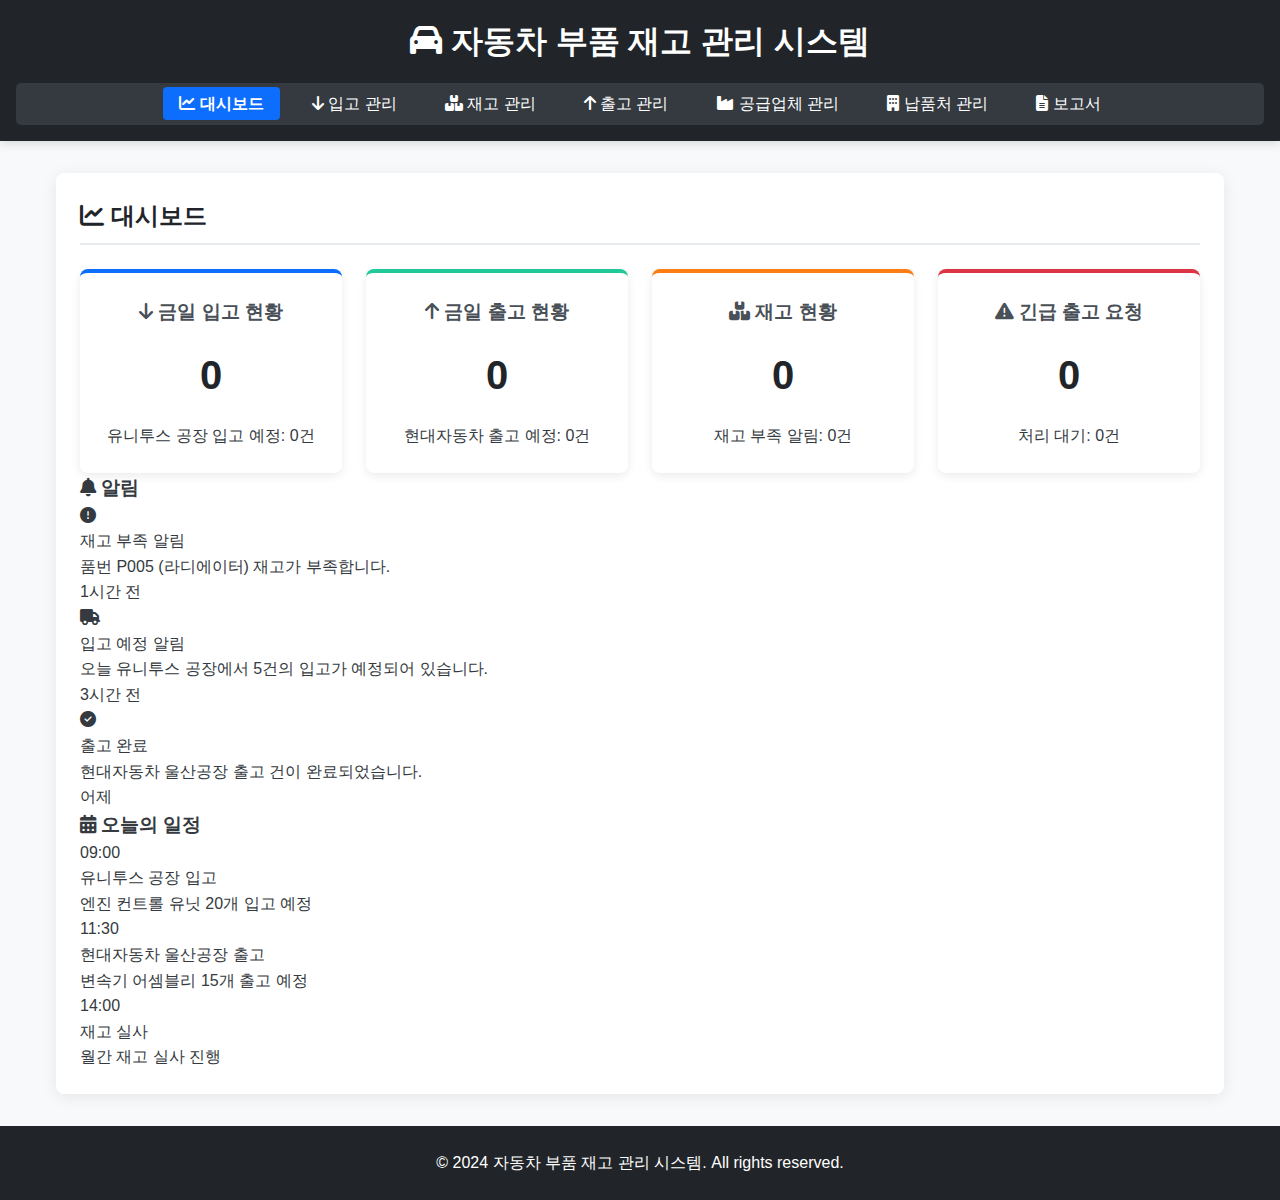
==== index.html @ 5ce7a069 "Add files via upload" ====
<!DOCTYPE html>
<html lang="ko">
  <head>
    <meta charset="UTF-8" />
    <meta name="viewport" content="width=device-width, initial-scale=1.0" />
    <title>대시보드 - 자동차 부품 재고 관리 시스템</title>
    <link
      rel="stylesheet"
      href="https://cdnjs.cloudflare.com/ajax/libs/font-awesome/6.4.2/css/all.min.css"
    />
    <link rel="stylesheet" href="styles.css" />
  </head>
  <body>
    <header>
      <h1><i class="fas fa-car"></i> 자동차 부품 재고 관리 시스템</h1>
      <nav>
        <ul class="main-menu">
          <li>
            <a href="index.html" id="dashboard-link" class="active"
              ><i class="fas fa-chart-line"></i> 대시보드</a
            >
          </li>
          <li>
            <a href="inbound.html" id="inbound-link"
              ><i class="fas fa-arrow-down"></i> 입고 관리</a
            >
          </li>
          <li>
            <a href="inventory.html" id="inventory-link"
              ><i class="fas fa-boxes"></i> 재고 관리</a
            >
          </li>
          <li>
            <a href="outbound.html" id="outbound-link"
              ><i class="fas fa-arrow-up"></i> 출고 관리</a
            >
          </li>
          <li>
            <a href="suppliers.html" id="suppliers-link"
              ><i class="fas fa-industry"></i> 공급업체 관리</a
            >
          </li>
          <li>
            <a href="clients.html" id="clients-link"
              ><i class="fas fa-building"></i> 납품처 관리</a
            >
          </li>
          <li>
            <a href="reports.html" id="reports-link"
              ><i class="fas fa-file-alt"></i> 보고서</a
            >
          </li>
        </ul>
      </nav>
    </header>

    <main>
      <section id="dashboard" class="section active">
        <h2><i class="fas fa-chart-line"></i> 대시보드</h2>
        <div class="dashboard-grid">
          <div class="dashboard-card">
            <h3><i class="fas fa-arrow-down"></i> 금일 입고 현황</h3>
            <p class="dashboard-number">0</p>
            <p>유니투스 공장 입고 예정: <span id="today-inbound">0</span>건</p>
          </div>
          <div class="dashboard-card">
            <h3><i class="fas fa-arrow-up"></i> 금일 출고 현황</h3>
            <p class="dashboard-number">0</p>
            <p>현대자동차 출고 예정: <span id="today-outbound">0</span>건</p>
          </div>
          <div class="dashboard-card">
            <h3><i class="fas fa-boxes"></i> 재고 현황</h3>
            <p class="dashboard-number">0</p>
            <p>재고 부족 알림: <span id="low-stock">0</span>건</p>
          </div>
          <div class="dashboard-card">
            <h3><i class="fas fa-exclamation-triangle"></i> 긴급 출고 요청</h3>
            <p class="dashboard-number">0</p>
            <p>처리 대기: <span id="urgent-requests">0</span>건</p>
          </div>
        </div>

        <div class="dashboard-section">
          <h3><i class="fas fa-bell"></i> 알림</h3>
          <div class="notification-list">
            <div class="notification-item">
              <i class="fas fa-exclamation-circle"></i>
              <div class="notification-content">
                <p class="notification-title">재고 부족 알림</p>
                <p class="notification-desc">
                  품번 P005 (라디에이터) 재고가 부족합니다.
                </p>
                <p class="notification-time">1시간 전</p>
              </div>
            </div>
            <div class="notification-item">
              <i class="fas fa-truck"></i>
              <div class="notification-content">
                <p class="notification-title">입고 예정 알림</p>
                <p class="notification-desc">
                  오늘 유니투스 공장에서 5건의 입고가 예정되어 있습니다.
                </p>
                <p class="notification-time">3시간 전</p>
              </div>
            </div>
            <div class="notification-item">
              <i class="fas fa-check-circle"></i>
              <div class="notification-content">
                <p class="notification-title">출고 완료</p>
                <p class="notification-desc">
                  현대자동차 울산공장 출고 건이 완료되었습니다.
                </p>
                <p class="notification-time">어제</p>
              </div>
            </div>
          </div>
        </div>

        <div class="dashboard-section">
          <h3><i class="fas fa-calendar-alt"></i> 오늘의 일정</h3>
          <div class="schedule-list">
            <div class="schedule-item">
              <div class="schedule-time">09:00</div>
              <div class="schedule-content">
                <p class="schedule-title">유니투스 공장 입고</p>
                <p class="schedule-desc">엔진 컨트롤 유닛 20개 입고 예정</p>
              </div>
            </div>
            <div class="schedule-item">
              <div class="schedule-time">11:30</div>
              <div class="schedule-content">
                <p class="schedule-title">현대자동차 울산공장 출고</p>
                <p class="schedule-desc">변속기 어셈블리 15개 출고 예정</p>
              </div>
            </div>
            <div class="schedule-item">
              <div class="schedule-time">14:00</div>
              <div class="schedule-content">
                <p class="schedule-title">재고 실사</p>
                <p class="schedule-desc">월간 재고 실사 진행</p>
              </div>
            </div>
          </div>
        </div>
      </section>
    </main>

    <footer>
      <p>&copy; 2024 자동차 부품 재고 관리 시스템. All rights reserved.</p>
    </footer>

    <script src="https://cdn.sheetjs.com/xlsx-0.20.1/package/dist/xlsx.full.min.js"></script>
    <script src="js/common.js"></script>
    <script src="js/dashboard.js"></script>
  </body>
</html>
---- styles.css ----
/* 기본 스타일 */
* {
  margin: 0;
  padding: 0;
  box-sizing: border-box;
}

body {
  font-family: 'Noto Sans KR', sans-serif;
  background-color: #f8f9fa;
  color: #343a40;
  line-height: 1.6;
}

/* 헤더 스타일 */
header {
  background-color: #212529;
  color: white;
  padding: 1rem;
  box-shadow: 0 2px 10px rgba(0, 0, 0, 0.15);
}

header h1 {
  text-align: center;
  margin-bottom: 1rem;
}

/* 네비게이션 메뉴 */
.main-menu {
  display: flex;
  justify-content: center;
  list-style: none;
  background-color: #343a40;
  border-radius: 5px;
  padding: 0.5rem;
}

.main-menu li {
  margin: 0 0.5rem;
}

.main-menu a {
  color: white;
  text-decoration: none;
  padding: 0.5rem 1rem;
  border-radius: 4px;
  transition: all 0.3s;
}

.main-menu a:hover {
  background-color: #495057;
}

.main-menu a.active {
  background-color: #0d6efd;
  font-weight: bold;
}

/* 메인 콘텐츠 영역 */
main {
  max-width: 1200px;
  margin: 2rem auto;
  padding: 0 1rem;
}

/* 섹션 스타일 */
.section {
  background-color: white;
  border-radius: 8px;
  box-shadow: 0 3px 15px rgba(0, 0, 0, 0.08);
  padding: 1.5rem;
  margin-bottom: 2rem;
  display: none;
}

.section.active {
  display: block;
}

.section h2 {
  color: #212529;
  margin-bottom: 1.5rem;
  padding-bottom: 0.5rem;
  border-bottom: 2px solid #e9ecef;
}

/* 대시보드 스타일 */
.dashboard-grid {
  display: grid;
  grid-template-columns: repeat(auto-fit, minmax(250px, 1fr));
  gap: 1.5rem;
}

.dashboard-card {
  background-color: white;
  border-radius: 8px;
  box-shadow: 0 3px 10px rgba(0, 0, 0, 0.08);
  padding: 1.5rem;
  text-align: center;
  transition: transform 0.3s, box-shadow 0.3s;
  border-top: 4px solid #0d6efd;
}

.dashboard-card:nth-child(1) {
  border-top-color: #0d6efd; /* 파란색 - 입고 */
}

.dashboard-card:nth-child(2) {
  border-top-color: #20c997; /* 청록색 - 출고 */
}

.dashboard-card:nth-child(3) {
  border-top-color: #fd7e14; /* 주황색 - 재고 */
}

.dashboard-card:nth-child(4) {
  border-top-color: #dc3545; /* 빨간색 - 긴급 */
}

.dashboard-card:hover {
  transform: translateY(-5px);
  box-shadow: 0 5px 15px rgba(0, 0, 0, 0.1);
}

.dashboard-card h3 {
  color: #495057;
  margin-bottom: 1rem;
  font-weight: 600;
}

.dashboard-number {
  font-size: 2.5rem;
  font-weight: bold;
  color: #212529;
  margin: 1rem 0;
}

/* 테이블 스타일 */
.table-container {
  overflow-x: auto;
  margin-top: 1.5rem;
  max-width: 100%;
  border-radius: 8px;
  box-shadow: 0 2px 8px rgba(0, 0, 0, 0.05);
}

table {
  width: 100%;
  border-collapse: collapse;
  margin-top: 1rem;
  font-size: 0.9rem;
  background-color: white;
}

th,
td {
  padding: 0.5rem;
  text-align: center;
  border-bottom: 1px solid #e9ecef;
  white-space: nowrap;
}

th {
  background-color: #495057;
  color: white;
  font-weight: 500;
  position: sticky;
  top: 0;
  z-index: 10;
}

tr:hover {
  background-color: #f8f9fa;
}

/* 재고 테이블 특화 스타일 */
#inventory-table th {
  font-size: 0.85rem;
  padding: 0.4rem 0.3rem;
}

#inventory-table td {
  font-size: 0.85rem;
  padding: 0.4rem 0.3rem;
}

/* 버튼 스타일 */
button {
  background-color: #0d6efd;
  color: white;
  border: none;
  padding: 0.5rem 1rem;
  border-radius: 4px;
  cursor: pointer;
  transition: background-color 0.2s, transform 0.1s;
  font-weight: 500;
}

button:hover {
  background-color: #0b5ed7;
  transform: translateY(-1px);
}

.edit-btn {
  background-color: #20c997;
  margin-right: 0.5rem;
}

.edit-btn:hover {
  background-color: #1ba87e;
}

.delete-btn {
  background-color: #dc3545;
}

.delete-btn:hover {
  background-color: #bb2d3b;
}

.generate-report {
  margin-top: 1rem;
  background-color: #6c757d;
}

.generate-report:hover {
  background-color: #5c636a;
}

/* 액션 버튼 컨테이너 */
.action-buttons {
  margin-bottom: 1.5rem;
  display: flex;
  gap: 0.5rem;
  flex-wrap: wrap;
}

/* 검색 컨테이너 */
.search-container {
  display: flex;
  margin-bottom: 1rem;
}

.search-container input {
  flex: 1;
  padding: 0.5rem;
  border: 1px solid #ced4da;
  border-radius: 4px 0 0 4px;
  transition: border-color 0.2s;
}

.search-container input:focus {
  outline: none;
  border-color: #0d6efd;
}

.search-container button {
  border-radius: 0 4px 4px 0;
}

/* 보고서 스타일 */
.report-grid {
  display: grid;
  grid-template-columns: repeat(auto-fit, minmax(250px, 1fr));
  gap: 1.5rem;
}

.report-card {
  background-color: white;
  border-radius: 8px;
  box-shadow: 0 3px 10px rgba(0, 0, 0, 0.08);
  padding: 1.5rem;
  text-align: center;
  transition: transform 0.3s, box-shadow 0.3s;
  border-left: 4px solid #6c757d;
}

.report-card:hover {
  transform: translateY(-5px);
  box-shadow: 0 5px 15px rgba(0, 0, 0, 0.1);
}

.report-card h3 {
  color: #495057;
  margin-bottom: 0.5rem;
}

.report-card p {
  margin-bottom: 1rem;
  color: #6c757d;
}

/* 푸터 스타일 */
footer {
  text-align: center;
  padding: 1.5rem;
  background-color: #212529;
  color: white;
  margin-top: 2rem;
}

/* 재고 부족 표시 */
.low-stock {
  color: #dc3545;
  font-weight: bold;
  background-color: rgba(220, 53, 69, 0.08);
}

/* 반응형 디자인 */
@media (max-width: 768px) {
  .main-menu {
    flex-direction: column;
    align-items: center;
  }

  .main-menu li {
    margin: 0.25rem 0;
  }

  .dashboard-grid,
  .report-grid {
    grid-template-columns: 1fr;
  }
}

/* 모달 스타일 */
.modal {
  display: none;
  position: fixed;
  z-index: 100;
  left: 0;
  top: 0;
  width: 100%;
  height: 100%;
  overflow: auto;
  background-color: rgba(0, 0, 0, 0.5);
}

.modal-content {
  background-color: white;
  margin: 5% auto;
  padding: 2rem;
  border-radius: 8px;
  box-shadow: 0 5px 20px rgba(0, 0, 0, 0.2);
  width: 80%;
  max-width: 800px;
  max-height: 80vh;
  overflow-y: auto;
}

.close {
  color: #aaa;
  float: right;
  font-size: 28px;
  font-weight: bold;
  cursor: pointer;
  transition: color 0.2s;
}

.close:hover,
.close:focus {
  color: #212529;
  text-decoration: none;
}

.form-group {
  margin-bottom: 1rem;
}

.form-group label {
  display: block;
  margin-bottom: 0.5rem;
  font-weight: 500;
  color: #495057;
}

.form-group input,
.form-group textarea,
.form-group select {
  width: 100%;
  padding: 0.5rem;
  border: 1px solid #ced4da;
  border-radius: 4px;
  transition: border-color 0.2s;
}

.form-group input:focus,
.form-group textarea:focus,
.form-group select:focus {
  outline: none;
  border-color: #0d6efd;
}

.form-buttons {
  display: flex;
  justify-content: flex-end;
  gap: 1rem;
  margin-top: 1.5rem;
}

.save-btn {
  background-color: #0d6efd;
}

.save-btn:hover {
  background-color: #0b5ed7;
}

.cancel-btn {
  background-color: #6c757d;
}

.cancel-btn:hover {
  background-color: #5c636a;
}

/* 반응형 디자인 */
@media (max-width: 768px) {
  .modal-content {
    width: 95%;
    margin: 10% auto;
    padding: 1rem;
  }

  .main-menu {
    flex-direction: column;
    align-items: center;
  }

  .main-menu li {
    margin: 0.25rem 0;
  }

  .dashboard-grid,
  .report-grid {
    grid-template-columns: 1fr;
  }
}
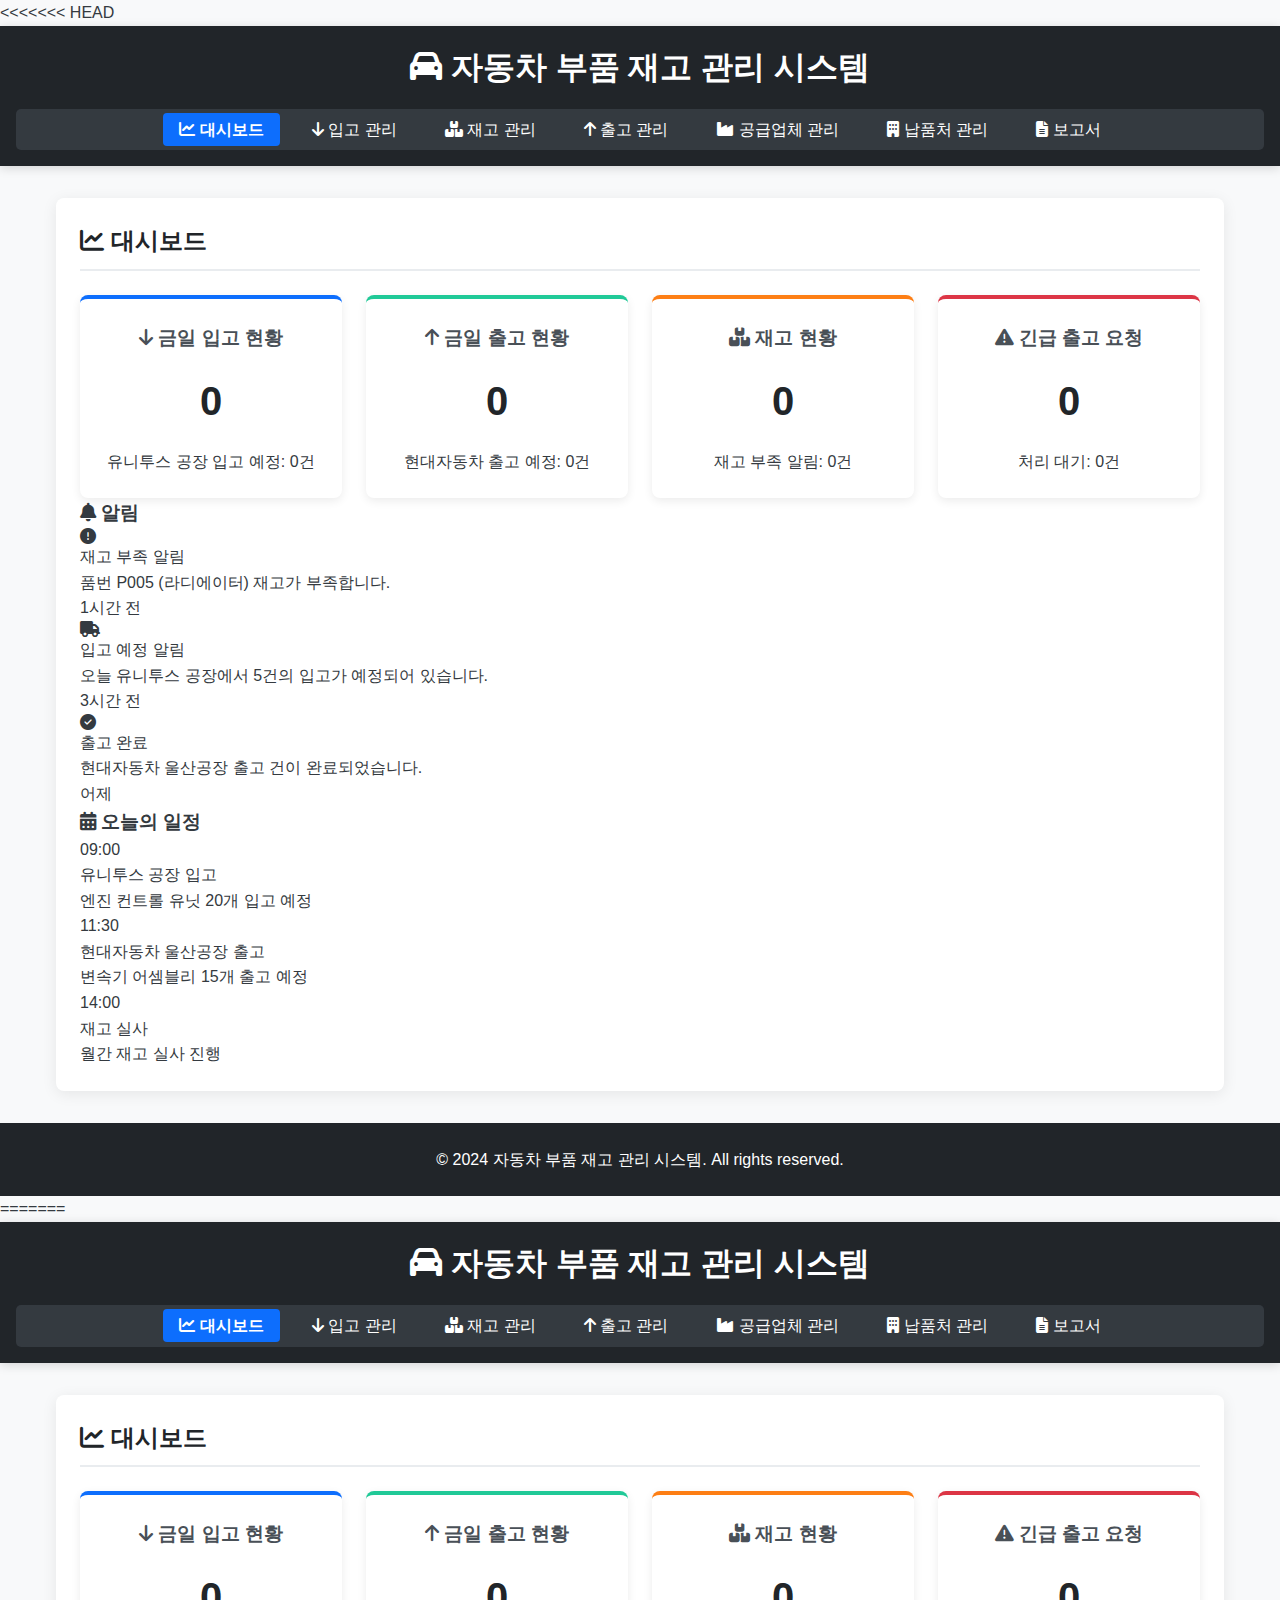
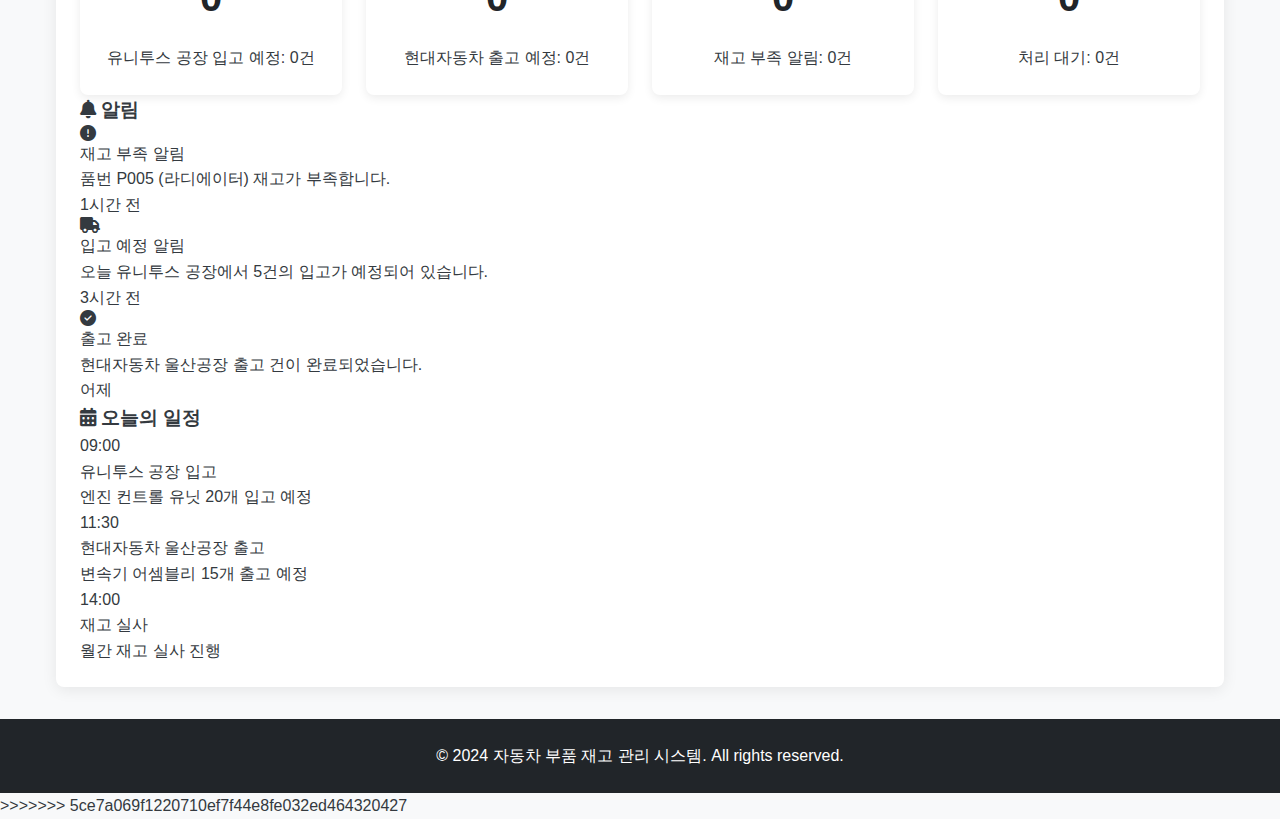
==== commit c0aee5fa: "병합 완료" ====
--- a/index.html
+++ b/index.html
@@ -1,156 +1,315 @@
-<!DOCTYPE html>
-<html lang="ko">
-  <head>
-    <meta charset="UTF-8" />
-    <meta name="viewport" content="width=device-width, initial-scale=1.0" />
-    <title>대시보드 - 자동차 부품 재고 관리 시스템</title>
-    <link
-      rel="stylesheet"
-      href="https://cdnjs.cloudflare.com/ajax/libs/font-awesome/6.4.2/css/all.min.css"
-    />
-    <link rel="stylesheet" href="styles.css" />
-  </head>
-  <body>
-    <header>
-      <h1><i class="fas fa-car"></i> 자동차 부품 재고 관리 시스템</h1>
-      <nav>
-        <ul class="main-menu">
-          <li>
-            <a href="index.html" id="dashboard-link" class="active"
-              ><i class="fas fa-chart-line"></i> 대시보드</a
-            >
-          </li>
-          <li>
-            <a href="inbound.html" id="inbound-link"
-              ><i class="fas fa-arrow-down"></i> 입고 관리</a
-            >
-          </li>
-          <li>
-            <a href="inventory.html" id="inventory-link"
-              ><i class="fas fa-boxes"></i> 재고 관리</a
-            >
-          </li>
-          <li>
-            <a href="outbound.html" id="outbound-link"
-              ><i class="fas fa-arrow-up"></i> 출고 관리</a
-            >
-          </li>
-          <li>
-            <a href="suppliers.html" id="suppliers-link"
-              ><i class="fas fa-industry"></i> 공급업체 관리</a
-            >
-          </li>
-          <li>
-            <a href="clients.html" id="clients-link"
-              ><i class="fas fa-building"></i> 납품처 관리</a
-            >
-          </li>
-          <li>
-            <a href="reports.html" id="reports-link"
-              ><i class="fas fa-file-alt"></i> 보고서</a
-            >
-          </li>
-        </ul>
-      </nav>
-    </header>
-
-    <main>
-      <section id="dashboard" class="section active">
-        <h2><i class="fas fa-chart-line"></i> 대시보드</h2>
-        <div class="dashboard-grid">
-          <div class="dashboard-card">
-            <h3><i class="fas fa-arrow-down"></i> 금일 입고 현황</h3>
-            <p class="dashboard-number">0</p>
-            <p>유니투스 공장 입고 예정: <span id="today-inbound">0</span>건</p>
-          </div>
-          <div class="dashboard-card">
-            <h3><i class="fas fa-arrow-up"></i> 금일 출고 현황</h3>
-            <p class="dashboard-number">0</p>
-            <p>현대자동차 출고 예정: <span id="today-outbound">0</span>건</p>
-          </div>
-          <div class="dashboard-card">
-            <h3><i class="fas fa-boxes"></i> 재고 현황</h3>
-            <p class="dashboard-number">0</p>
-            <p>재고 부족 알림: <span id="low-stock">0</span>건</p>
-          </div>
-          <div class="dashboard-card">
-            <h3><i class="fas fa-exclamation-triangle"></i> 긴급 출고 요청</h3>
-            <p class="dashboard-number">0</p>
-            <p>처리 대기: <span id="urgent-requests">0</span>건</p>
-          </div>
-        </div>
-
-        <div class="dashboard-section">
-          <h3><i class="fas fa-bell"></i> 알림</h3>
-          <div class="notification-list">
-            <div class="notification-item">
-              <i class="fas fa-exclamation-circle"></i>
-              <div class="notification-content">
-                <p class="notification-title">재고 부족 알림</p>
-                <p class="notification-desc">
-                  품번 P005 (라디에이터) 재고가 부족합니다.
-                </p>
-                <p class="notification-time">1시간 전</p>
-              </div>
-            </div>
-            <div class="notification-item">
-              <i class="fas fa-truck"></i>
-              <div class="notification-content">
-                <p class="notification-title">입고 예정 알림</p>
-                <p class="notification-desc">
-                  오늘 유니투스 공장에서 5건의 입고가 예정되어 있습니다.
-                </p>
-                <p class="notification-time">3시간 전</p>
-              </div>
-            </div>
-            <div class="notification-item">
-              <i class="fas fa-check-circle"></i>
-              <div class="notification-content">
-                <p class="notification-title">출고 완료</p>
-                <p class="notification-desc">
-                  현대자동차 울산공장 출고 건이 완료되었습니다.
-                </p>
-                <p class="notification-time">어제</p>
-              </div>
-            </div>
-          </div>
-        </div>
-
-        <div class="dashboard-section">
-          <h3><i class="fas fa-calendar-alt"></i> 오늘의 일정</h3>
-          <div class="schedule-list">
-            <div class="schedule-item">
-              <div class="schedule-time">09:00</div>
-              <div class="schedule-content">
-                <p class="schedule-title">유니투스 공장 입고</p>
-                <p class="schedule-desc">엔진 컨트롤 유닛 20개 입고 예정</p>
-              </div>
-            </div>
-            <div class="schedule-item">
-              <div class="schedule-time">11:30</div>
-              <div class="schedule-content">
-                <p class="schedule-title">현대자동차 울산공장 출고</p>
-                <p class="schedule-desc">변속기 어셈블리 15개 출고 예정</p>
-              </div>
-            </div>
-            <div class="schedule-item">
-              <div class="schedule-time">14:00</div>
-              <div class="schedule-content">
-                <p class="schedule-title">재고 실사</p>
-                <p class="schedule-desc">월간 재고 실사 진행</p>
-              </div>
-            </div>
-          </div>
-        </div>
-      </section>
-    </main>
-
-    <footer>
-      <p>&copy; 2024 자동차 부품 재고 관리 시스템. All rights reserved.</p>
-    </footer>
-
-    <script src="https://cdn.sheetjs.com/xlsx-0.20.1/package/dist/xlsx.full.min.js"></script>
-    <script src="js/common.js"></script>
-    <script src="js/dashboard.js"></script>
-  </body>
-</html>
+<<<<<<< HEAD
+<!DOCTYPE html>
+<html lang="ko">
+  <head>
+    <meta charset="UTF-8" />
+    <meta name="viewport" content="width=device-width, initial-scale=1.0" />
+    <title>대시보드 - 자동차 부품 재고 관리 시스템</title>
+    <link
+      rel="stylesheet"
+      href="https://cdnjs.cloudflare.com/ajax/libs/font-awesome/6.4.2/css/all.min.css"
+    />
+    <link rel="stylesheet" href="styles.css" />
+  </head>
+  <body>
+    <header>
+      <h1><i class="fas fa-car"></i> 자동차 부품 재고 관리 시스템</h1>
+      <nav>
+        <ul class="main-menu">
+          <li>
+            <a href="index.html" id="dashboard-link" class="active"
+              ><i class="fas fa-chart-line"></i> 대시보드</a
+            >
+          </li>
+          <li>
+            <a href="inbound.html" id="inbound-link"
+              ><i class="fas fa-arrow-down"></i> 입고 관리</a
+            >
+          </li>
+          <li>
+            <a href="inventory.html" id="inventory-link"
+              ><i class="fas fa-boxes"></i> 재고 관리</a
+            >
+          </li>
+          <li>
+            <a href="outbound.html" id="outbound-link"
+              ><i class="fas fa-arrow-up"></i> 출고 관리</a
+            >
+          </li>
+          <li>
+            <a href="suppliers.html" id="suppliers-link"
+              ><i class="fas fa-industry"></i> 공급업체 관리</a
+            >
+          </li>
+          <li>
+            <a href="clients.html" id="clients-link"
+              ><i class="fas fa-building"></i> 납품처 관리</a
+            >
+          </li>
+          <li>
+            <a href="reports.html" id="reports-link"
+              ><i class="fas fa-file-alt"></i> 보고서</a
+            >
+          </li>
+        </ul>
+      </nav>
+    </header>
+
+    <main>
+      <section id="dashboard" class="section active">
+        <h2><i class="fas fa-chart-line"></i> 대시보드</h2>
+        <div class="dashboard-grid">
+          <div class="dashboard-card">
+            <h3><i class="fas fa-arrow-down"></i> 금일 입고 현황</h3>
+            <p class="dashboard-number">0</p>
+            <p>유니투스 공장 입고 예정: <span id="today-inbound">0</span>건</p>
+          </div>
+          <div class="dashboard-card">
+            <h3><i class="fas fa-arrow-up"></i> 금일 출고 현황</h3>
+            <p class="dashboard-number">0</p>
+            <p>현대자동차 출고 예정: <span id="today-outbound">0</span>건</p>
+          </div>
+          <div class="dashboard-card">
+            <h3><i class="fas fa-boxes"></i> 재고 현황</h3>
+            <p class="dashboard-number">0</p>
+            <p>재고 부족 알림: <span id="low-stock">0</span>건</p>
+          </div>
+          <div class="dashboard-card">
+            <h3><i class="fas fa-exclamation-triangle"></i> 긴급 출고 요청</h3>
+            <p class="dashboard-number">0</p>
+            <p>처리 대기: <span id="urgent-requests">0</span>건</p>
+          </div>
+        </div>
+
+        <div class="dashboard-section">
+          <h3><i class="fas fa-bell"></i> 알림</h3>
+          <div class="notification-list">
+            <div class="notification-item">
+              <i class="fas fa-exclamation-circle"></i>
+              <div class="notification-content">
+                <p class="notification-title">재고 부족 알림</p>
+                <p class="notification-desc">
+                  품번 P005 (라디에이터) 재고가 부족합니다.
+                </p>
+                <p class="notification-time">1시간 전</p>
+              </div>
+            </div>
+            <div class="notification-item">
+              <i class="fas fa-truck"></i>
+              <div class="notification-content">
+                <p class="notification-title">입고 예정 알림</p>
+                <p class="notification-desc">
+                  오늘 유니투스 공장에서 5건의 입고가 예정되어 있습니다.
+                </p>
+                <p class="notification-time">3시간 전</p>
+              </div>
+            </div>
+            <div class="notification-item">
+              <i class="fas fa-check-circle"></i>
+              <div class="notification-content">
+                <p class="notification-title">출고 완료</p>
+                <p class="notification-desc">
+                  현대자동차 울산공장 출고 건이 완료되었습니다.
+                </p>
+                <p class="notification-time">어제</p>
+              </div>
+            </div>
+          </div>
+        </div>
+
+        <div class="dashboard-section">
+          <h3><i class="fas fa-calendar-alt"></i> 오늘의 일정</h3>
+          <div class="schedule-list">
+            <div class="schedule-item">
+              <div class="schedule-time">09:00</div>
+              <div class="schedule-content">
+                <p class="schedule-title">유니투스 공장 입고</p>
+                <p class="schedule-desc">엔진 컨트롤 유닛 20개 입고 예정</p>
+              </div>
+            </div>
+            <div class="schedule-item">
+              <div class="schedule-time">11:30</div>
+              <div class="schedule-content">
+                <p class="schedule-title">현대자동차 울산공장 출고</p>
+                <p class="schedule-desc">변속기 어셈블리 15개 출고 예정</p>
+              </div>
+            </div>
+            <div class="schedule-item">
+              <div class="schedule-time">14:00</div>
+              <div class="schedule-content">
+                <p class="schedule-title">재고 실사</p>
+                <p class="schedule-desc">월간 재고 실사 진행</p>
+              </div>
+            </div>
+          </div>
+        </div>
+      </section>
+    </main>
+
+    <footer>
+      <p>&copy; 2024 자동차 부품 재고 관리 시스템. All rights reserved.</p>
+    </footer>
+
+    <script src="https://cdn.sheetjs.com/xlsx-0.20.1/package/dist/xlsx.full.min.js"></script>
+    <script src="js/common.js"></script>
+    <script src="js/dashboard.js"></script>
+  </body>
+</html>
+=======
+<!DOCTYPE html>
+<html lang="ko">
+  <head>
+    <meta charset="UTF-8" />
+    <meta name="viewport" content="width=device-width, initial-scale=1.0" />
+    <title>대시보드 - 자동차 부품 재고 관리 시스템</title>
+    <link
+      rel="stylesheet"
+      href="https://cdnjs.cloudflare.com/ajax/libs/font-awesome/6.4.2/css/all.min.css"
+    />
+    <link rel="stylesheet" href="styles.css" />
+  </head>
+  <body>
+    <header>
+      <h1><i class="fas fa-car"></i> 자동차 부품 재고 관리 시스템</h1>
+      <nav>
+        <ul class="main-menu">
+          <li>
+            <a href="index.html" id="dashboard-link" class="active"
+              ><i class="fas fa-chart-line"></i> 대시보드</a
+            >
+          </li>
+          <li>
+            <a href="inbound.html" id="inbound-link"
+              ><i class="fas fa-arrow-down"></i> 입고 관리</a
+            >
+          </li>
+          <li>
+            <a href="inventory.html" id="inventory-link"
+              ><i class="fas fa-boxes"></i> 재고 관리</a
+            >
+          </li>
+          <li>
+            <a href="outbound.html" id="outbound-link"
+              ><i class="fas fa-arrow-up"></i> 출고 관리</a
+            >
+          </li>
+          <li>
+            <a href="suppliers.html" id="suppliers-link"
+              ><i class="fas fa-industry"></i> 공급업체 관리</a
+            >
+          </li>
+          <li>
+            <a href="clients.html" id="clients-link"
+              ><i class="fas fa-building"></i> 납품처 관리</a
+            >
+          </li>
+          <li>
+            <a href="reports.html" id="reports-link"
+              ><i class="fas fa-file-alt"></i> 보고서</a
+            >
+          </li>
+        </ul>
+      </nav>
+    </header>
+
+    <main>
+      <section id="dashboard" class="section active">
+        <h2><i class="fas fa-chart-line"></i> 대시보드</h2>
+        <div class="dashboard-grid">
+          <div class="dashboard-card">
+            <h3><i class="fas fa-arrow-down"></i> 금일 입고 현황</h3>
+            <p class="dashboard-number">0</p>
+            <p>유니투스 공장 입고 예정: <span id="today-inbound">0</span>건</p>
+          </div>
+          <div class="dashboard-card">
+            <h3><i class="fas fa-arrow-up"></i> 금일 출고 현황</h3>
+            <p class="dashboard-number">0</p>
+            <p>현대자동차 출고 예정: <span id="today-outbound">0</span>건</p>
+          </div>
+          <div class="dashboard-card">
+            <h3><i class="fas fa-boxes"></i> 재고 현황</h3>
+            <p class="dashboard-number">0</p>
+            <p>재고 부족 알림: <span id="low-stock">0</span>건</p>
+          </div>
+          <div class="dashboard-card">
+            <h3><i class="fas fa-exclamation-triangle"></i> 긴급 출고 요청</h3>
+            <p class="dashboard-number">0</p>
+            <p>처리 대기: <span id="urgent-requests">0</span>건</p>
+          </div>
+        </div>
+
+        <div class="dashboard-section">
+          <h3><i class="fas fa-bell"></i> 알림</h3>
+          <div class="notification-list">
+            <div class="notification-item">
+              <i class="fas fa-exclamation-circle"></i>
+              <div class="notification-content">
+                <p class="notification-title">재고 부족 알림</p>
+                <p class="notification-desc">
+                  품번 P005 (라디에이터) 재고가 부족합니다.
+                </p>
+                <p class="notification-time">1시간 전</p>
+              </div>
+            </div>
+            <div class="notification-item">
+              <i class="fas fa-truck"></i>
+              <div class="notification-content">
+                <p class="notification-title">입고 예정 알림</p>
+                <p class="notification-desc">
+                  오늘 유니투스 공장에서 5건의 입고가 예정되어 있습니다.
+                </p>
+                <p class="notification-time">3시간 전</p>
+              </div>
+            </div>
+            <div class="notification-item">
+              <i class="fas fa-check-circle"></i>
+              <div class="notification-content">
+                <p class="notification-title">출고 완료</p>
+                <p class="notification-desc">
+                  현대자동차 울산공장 출고 건이 완료되었습니다.
+                </p>
+                <p class="notification-time">어제</p>
+              </div>
+            </div>
+          </div>
+        </div>
+
+        <div class="dashboard-section">
+          <h3><i class="fas fa-calendar-alt"></i> 오늘의 일정</h3>
+          <div class="schedule-list">
+            <div class="schedule-item">
+              <div class="schedule-time">09:00</div>
+              <div class="schedule-content">
+                <p class="schedule-title">유니투스 공장 입고</p>
+                <p class="schedule-desc">엔진 컨트롤 유닛 20개 입고 예정</p>
+              </div>
+            </div>
+            <div class="schedule-item">
+              <div class="schedule-time">11:30</div>
+              <div class="schedule-content">
+                <p class="schedule-title">현대자동차 울산공장 출고</p>
+                <p class="schedule-desc">변속기 어셈블리 15개 출고 예정</p>
+              </div>
+            </div>
+            <div class="schedule-item">
+              <div class="schedule-time">14:00</div>
+              <div class="schedule-content">
+                <p class="schedule-title">재고 실사</p>
+                <p class="schedule-desc">월간 재고 실사 진행</p>
+              </div>
+            </div>
+          </div>
+        </div>
+      </section>
+    </main>
+
+    <footer>
+      <p>&copy; 2024 자동차 부품 재고 관리 시스템. All rights reserved.</p>
+    </footer>
+
+    <script src="https://cdn.sheetjs.com/xlsx-0.20.1/package/dist/xlsx.full.min.js"></script>
+    <script src="js/common.js"></script>
+    <script src="js/dashboard.js"></script>
+  </body>
+</html>
+>>>>>>> 5ce7a069f1220710ef7f44e8fe032ed464320427
